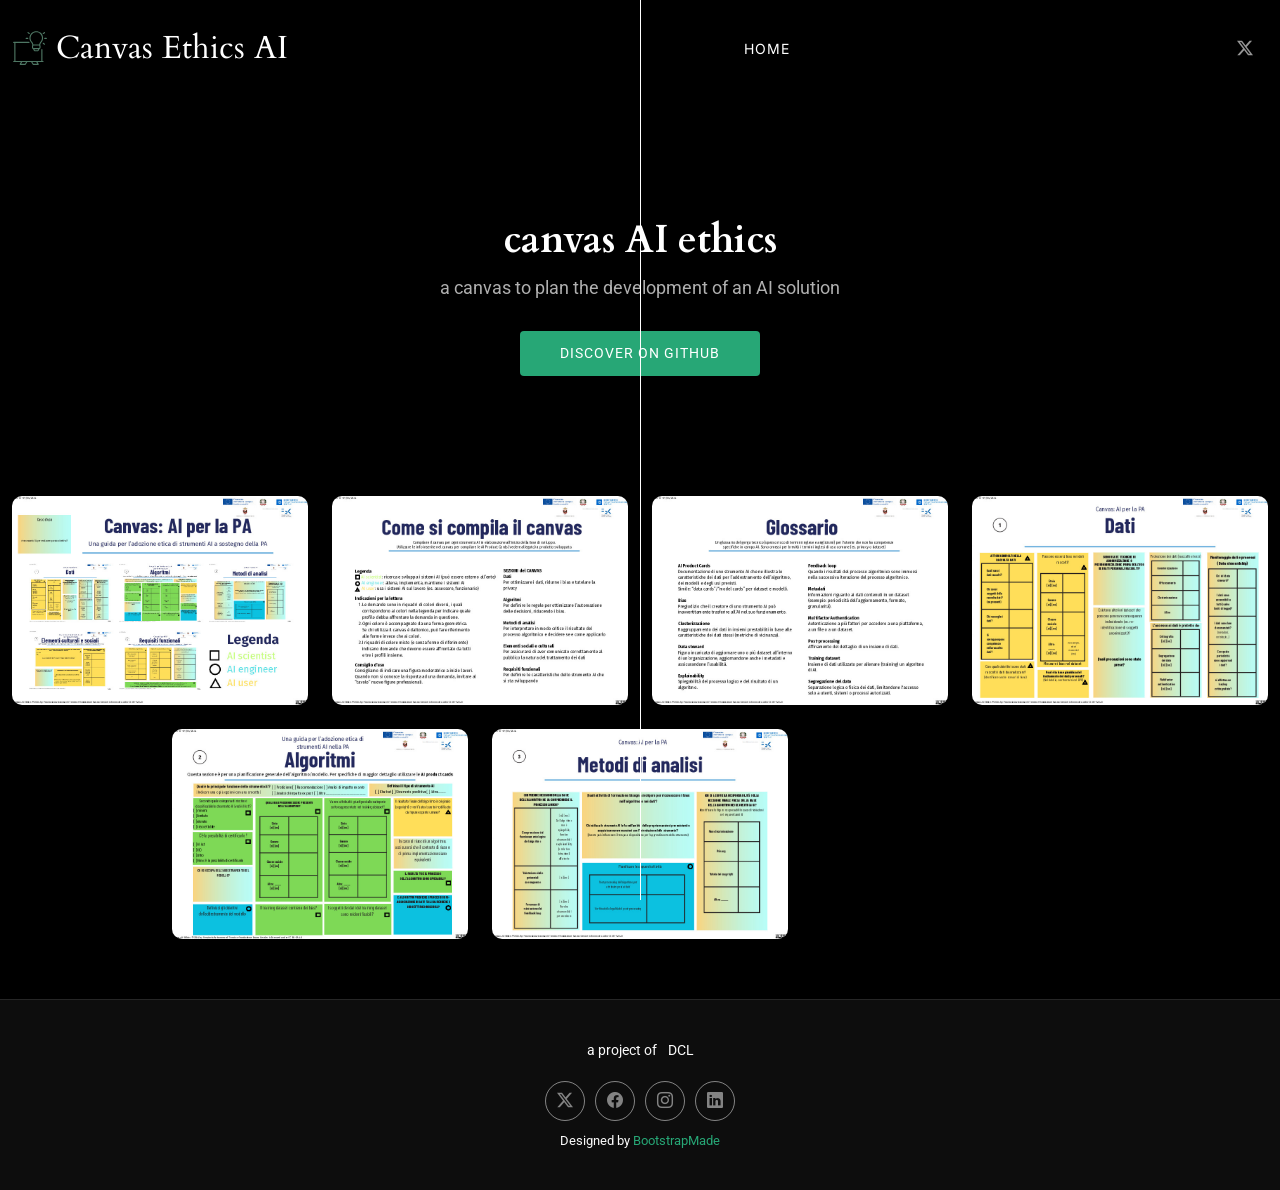
==== docs/it/index.html @ ebe6a11e "update italian version" ====
<!DOCTYPE html>
<html lang="en">

<head>
  <meta charset="utf-8">
  <meta content="width=device-width, initial-scale=1.0" name="viewport">
  <title>AI Canvas Ethics</title>
  <meta name="description" content="A structured framework to help public administrations ethically and legally deploy AI. Developed from the experience of the Autonomous Province of Trento, this canvas ensures compliance with EU regulations while addressing bias, data privacy, and accountability. Download the canvas to guide AI adoption in your organization. ">
  <meta name="keywords" content="AI Ethics, Public Administration, AI Governance, Algorithmic Bias, Data Privacy, AI Regulation, Responsible AI, AI Act, Digital Transformation, Trustworthy AI, Machine Learning in Government, AI Deployment Framework.">

  <!-- Favicons -->
  <link href="../assets/img/favicon.png" rel="icon">
  <link href="../assets/img/apple-touch-icon.png" rel="apple-touch-icon">

  <!-- Fonts -->
  <link href="https://fonts.googleapis.com" rel="preconnect">
  <link href="https://fonts.gstatic.com" rel="preconnect" crossorigin>
  <link href="https://fonts.googleapis.com/css2?family=Roboto:ital,wght@0,100;0,300;0,400;0,500;0,700;0,900;1,100;1,300;1,400;1,500;1,700;1,900&family=Inter:wght@100;200;300;400;500;600;700;800;900&family=Cardo:ital,wght@0,400;0,700;1,400;1,700&display=swap" rel="stylesheet">

  <!-- Vendor CSS Files -->
  <link href="../assets/vendor/bootstrap/css/bootstrap.min.css" rel="stylesheet">
  <link href="../assets/vendor/bootstrap-icons/bootstrap-icons.css" rel="stylesheet">
  <link href="../assets/vendor/aos/aos.css" rel="stylesheet">
  <link href="../assets/vendor/glightbox/css/glightbox.min.css" rel="stylesheet">
  <link href="../assets/vendor/swiper/swiper-bundle.min.css" rel="stylesheet">

  <!-- Main CSS File -->
  <link href="../assets/css/main.css" rel="stylesheet">

  <!-- =======================================================
  * Template Name: PhotoFolio
  * Template URL: https://bootstrapmade.com/photofolio-bootstrap-photography-website-template/
  * Updated: Aug 07 2024 with Bootstrap v5.3.3
  * Author: BootstrapMade.com
  * License: https://bootstrapmade.com/license/
  ======================================================== -->
</head>

<body class="index-page">

  <header id="header" class="header d-flex align-items-center sticky-top">
    <div class="container-fluid position-relative d-flex align-items-center justify-content-between">
      <a href="index.html" class="logo d-flex align-items-center me-auto me-xl-0">
        <!-- Uncomment the line below if you also wish to use an image logo -->
        <img src="../assets/img/logo.svg" alt="">
        <!--<i class="bi bi-camera"></i>-->
        <h1 class="sitename">Canvas Ethics AI</h1>
      </a>

      <nav id="navmenu" class="navmenu">
        <ul>
          <li><a href="index.html" class="active">Home<br></a></li>
	  <!--<li><a href="about.html">About</a></li>
          <li class="dropdown"><a href="gallery.html"><span>Gallery</span> <i class="bi bi-chevron-down toggle-dropdown"></i></a>
            <ul>
              <li><a href="gallery.html">Canvas AI</a></li>
              <li><a href="gallery.html">Canvas AI for business</a></li>
              <li><a href="gallery.html">Canvas AI italian versione</a></li>
            </ul>
          </li>
	  -->
          <!--
          <li><a href="services.html">Services</a></li>
          <li><a href="contact.html">Contact</a></li>
          -->
        </ul>
        <i class="mobile-nav-toggle d-xl-none bi bi-list"></i>
      </nav>

      <div class="header-social-links">
        <a href="https://x.com/dclfbk" class="twitter"><i class="bi bi-twitter-x"></i></a>
        <!--
        <a href="#" class="facebook"><i class="bi bi-facebook"></i></a>
        <a href="#" class="instagram"><i class="bi bi-instagram"></i></a>
        <a href="#" class="linkedin"><i class="bi bi-linkedin"></i></a>
        -->
      </div>

    </div>
  </header>

  <main class="main">

    <!-- Hero Section -->
    <section id="hero" class="hero section">

      <div class="container">
        <div class="row justify-content-center">
          <div class="col-lg-6 text-center" data-aos="fade-up" data-aos-delay="100">
            <h2>canvas AI ethics</h2>
            <p>a canvas to plan the development of an AI solution</p>
            <a href="https://github.com/dclfbk/canvasaiethics" class="btn-get-started">discover on github<br></a>
          </div>
        </div>
      </div>

    </section><!-- /Hero Section -->

    <!-- Gallery Section -->
    <section id="gallery" class="gallery section">

      <div class="container-fluid" data-aos="fade-up" data-aos-delay="100">

        <div class="row gy-4 justify-content-center">

          <div class="col-xl-3 col-lg-4 col-md-6">
            <div class="gallery-item h-100">
              <img src="../assets/img/gallery/it/gallery-1.jpg" class="img-fluid" alt="">
              <div class="gallery-links d-flex align-items-center justify-content-center">
                <a href="../assets/img/gallery/it/gallery-1.jpg" title="Gallery 1" class="glightbox preview-link"><i class="bi bi-arrows-angle-expand"></i></a>
                <a href="gallery-single.html" class="details-link"><i class="bi bi-link-45deg"></i></a>
              </div>
            </div>
          </div><!-- End Gallery Item -->

          <div class="col-xl-3 col-lg-4 col-md-6">
            <div class="gallery-item h-100">
              <img src="../assets/img/gallery/it/gallery-2.jpg" class="img-fluid" alt="">
              <div class="gallery-links d-flex align-items-center justify-content-center">
                <a href="../assets/img/gallery/it/gallery-2.jpg" title="Gallery 2" class="glightbox preview-link"><i class="bi bi-arrows-angle-expand"></i></a>
                <a href="gallery-single.html" class="details-link"><i class="bi bi-link-45deg"></i></a>
              </div>
            </div>
          </div><!-- End Gallery Item -->

          <div class="col-xl-3 col-lg-4 col-md-6">
            <div class="gallery-item h-100">
              <img src="../assets/img/gallery/it/gallery-3.jpg" class="img-fluid" alt="">
              <div class="gallery-links d-flex align-items-center justify-content-center">
                <a href="../assets/img/gallery/it/gallery-3.jpg" title="Gallery 3" class="glightbox preview-link"><i class="bi bi-arrows-angle-expand"></i></a>
                <a href="gallery-single.html" class="details-link"><i class="bi bi-link-45deg"></i></a>
              </div>
            </div>
          </div><!-- End Gallery Item -->

          <div class="col-xl-3 col-lg-4 col-md-6">
            <div class="gallery-item h-100">
              <img src="../assets/img/gallery/it/gallery-4.jpg" class="img-fluid" alt="">
              <div class="gallery-links d-flex align-items-center justify-content-center">
                <a href="assets/img/gallery/it/gallery-4.jpg" title="Gallery 4" class="glightbox preview-link"><i class="bi bi-arrows-angle-expand"></i></a>
                <a href="gallery-single.html" class="details-link"><i class="bi bi-link-45deg"></i></a>
              </div>
            </div>
          </div><!-- End Gallery Item -->

          <div class="col-xl-3 col-lg-4 col-md-6">
            <div class="gallery-item h-100">
              <img src="../assets/img/gallery/it/gallery-5.jpg" class="img-fluid" alt="">
              <div class="gallery-links d-flex align-items-center justify-content-center">
                <a href="../assets/img/gallery/it/gallery-5.jpg" title="Gallery 5" class="glightbox preview-link"><i class="bi bi-arrows-angle-expand"></i></a>
                <a href="gallery-single.html" class="details-link"><i class="bi bi-link-45deg"></i></a>
              </div>
            </div>
          </div><!-- End Gallery Item -->

          <div class="col-xl-3 col-lg-4 col-md-6">
            <div class="gallery-item h-100">
              <img src="../assets/img/gallery/it/gallery-6.jpg" class="img-fluid" alt="">
              <div class="gallery-links d-flex align-items-center justify-content-center">
                <a href="../assets/img/gallery/it/gallery-6.jpg" title="Gallery 6" class="glightbox preview-link"><i class="bi bi-arrows-angle-expand"></i></a>
                <a href="gallery-single.html" class="details-link"><i class="bi bi-link-45deg"></i></a>
              </div>
            </div>
          </div><!-- End Gallery Item -->

          <div class="col-xl-3 col-lg-4 col-md-6">
            <div class="gallery-item h-100">
              <img src="../assets/img/gallery/it/gallery-7.jpg" class="img-fluid" alt="">
              <div class="gallery-links d-flex align-items-center justify-content-center">
                <a href="../assets/img/gallery/it/gallery-7.jpg" title="Gallery 7" class="glightbox preview-link"><i class="bi bi-arrows-angle-expand"></i></a>
                <a href="gallery-single.html" class="details-link"><i class="bi bi-link-45deg"></i></a>
              </div>
            </div>
          </div><!-- End Gallery Item -->
        </div>

      </div>

    </section><!-- /Gallery Section -->

  </main>

  <footer id="footer" class="footer">

    <div class="container">
      <div class="copyright text-center ">
        <p>a project of <strong class="px-1 sitename"></strong> <span>DCL</span></p>
      </div>
      <div class="social-links d-flex justify-content-center">
        <a href=""><i class="bi bi-twitter-x"></i></a>
        <a href=""><i class="bi bi-facebook"></i></a>
        <a href=""><i class="bi bi-instagram"></i></a>
        <a href=""><i class="bi bi-linkedin"></i></a>
      </div>
      <div class="credits">
        <!-- All the links in the footer should remain intact. -->
        <!-- You can delete the links only if you've purchased the pro version. -->
        <!-- Licensing information: https://bootstrapmade.com/license/ -->
        <!-- Purchase the pro version with working PHP/AJAX contact form: [buy-url] -->
        Designed by <a href="https://bootstrapmade.com/">BootstrapMade</a>
      </div>
    </div>

  </footer>

  <!-- Scroll Top -->
  <a href="#" id="scroll-top" class="scroll-top d-flex align-items-center justify-content-center"><i class="bi bi-arrow-up-short"></i></a>

  <!-- Preloader -->
  <div id="preloader">
    <div class="line"></div>
  </div>

  <!-- Vendor JS Files -->
  <script src="../assets/vendor/bootstrap/js/bootstrap.bundle.min.js"></script>
  <script src="./assets/vendor/php-email-form/validate.js"></script>
  <script src="../assets/vendor/aos/aos.js"></script>
  <script src="../assets/vendor/glightbox/js/glightbox.min.js"></script>
  <script src="../assets/vendor/swiper/swiper-bundle.min.js"></script>

  <!-- Main JS File -->
  <script src="../assets/js/main.js"></script>

</body>

</html>
---- docs/assets/css/main.css ----
/**
* Template Name: PhotoFolio
* Template URL: https://bootstrapmade.com/photofolio-bootstrap-photography-website-template/
* Updated: Aug 07 2024 with Bootstrap v5.3.3
* Author: BootstrapMade.com
* License: https://bootstrapmade.com/license/
*/

/*--------------------------------------------------------------
# Font & Color Variables
# Help: https://bootstrapmade.com/color-system/
--------------------------------------------------------------*/
/* Fonts */
:root {
  --default-font: "Roboto",  system-ui, -apple-system, "Segoe UI", Roboto, "Helvetica Neue", Arial, "Noto Sans", "Liberation Sans", sans-serif, "Apple Color Emoji", "Segoe UI Emoji", "Segoe UI Symbol", "Noto Color Emoji";
  --heading-font: "Cardo",  sans-serif;
  --nav-font: "Inter",  sans-serif;
}

/* Global Colors - The following color variables are used throughout the website. Updating them here will change the color scheme of the entire website */
:root { 
  --background-color: #000000; /* Background color for the entire website, including individual sections */
  --default-color: #fafafa; /* Default color used for the majority of the text content across the entire website */
  --heading-color: #ffffff; /* Color for headings, subheadings and title throughout the website */
  --accent-color: #27a776; /* Accent color that represents your brand on the website. It's used for buttons, links, and other elements that need to stand out */
  --surface-color: #1a1a1a; /* The surface color is used as a background of boxed elements within sections, such as cards, icon boxes, or other elements that require a visual separation from the global background. */
  --contrast-color: #ffffff; /* Contrast color for text, ensuring readability against backgrounds of accent, heading, or default colors. */
}

/* Nav Menu Colors - The following color variables are used specifically for the navigation menu. They are separate from the global colors to allow for more customization options */
:root {
  --nav-color: rgba(255, 255, 255, 0.5);  /* The default color of the main navmenu links */
  --nav-hover-color: #ffffff; /* Applied to main navmenu links when they are hovered over or active */
  --nav-mobile-background-color: #1a1a1a; /* Used as the background color for mobile navigation menu */
  --nav-dropdown-background-color: #1a1a1a; /* Used as the background color for dropdown items that appear when hovering over primary navigation items */
  --nav-dropdown-color: rgba(255, 255, 255, 0.5); /* Used for navigation links of the dropdown items in the navigation menu. */
  --nav-dropdown-hover-color: #ffffff; /* Similar to --nav-hover-color, this color is applied to dropdown navigation links when they are hovered over. */
}

/* Color Presets - These classes override global colors when applied to any section or element, providing reuse of the sam color scheme. */

.light-background {
  --background-color: #1a1a1a;
  --surface-color: #343434;
}

.dark-background {
  --background-color: #060606;
  --default-color: #ffffff;
  --heading-color: #ffffff;
  --surface-color: #252525;
  --contrast-color: #ffffff;
}

/* Smooth scroll */
:root {
  scroll-behavior: smooth;
}

/*--------------------------------------------------------------
# General Styling & Shared Classes
--------------------------------------------------------------*/
body {
  color: var(--default-color);
  background-color: var(--background-color);
  font-family: var(--default-font);
}

a {
  color: var(--accent-color);
  text-decoration: none;
  transition: 0.3s;
}

a:hover {
  color: color-mix(in srgb, var(--accent-color), transparent 25%);
  text-decoration: none;
}

h1,
h2,
h3,
h4,
h5,
h6 {
  color: var(--heading-color);
  font-family: var(--heading-font);
}

/* PHP Email Form Messages
------------------------------*/
.php-email-form .error-message {
  display: none;
  background: #df1529;
  color: #ffffff;
  text-align: left;
  padding: 15px;
  margin-bottom: 24px;
  font-weight: 600;
}

.php-email-form .sent-message {
  display: none;
  color: #ffffff;
  background: #059652;
  text-align: center;
  padding: 15px;
  margin-bottom: 24px;
  font-weight: 600;
}

.php-email-form .loading {
  display: none;
  background: var(--surface-color);
  text-align: center;
  padding: 15px;
  margin-bottom: 24px;
}

.php-email-form .loading:before {
  content: "";
  display: inline-block;
  border-radius: 50%;
  width: 24px;
  height: 24px;
  margin: 0 10px -6px 0;
  border: 3px solid var(--accent-color);
  border-top-color: var(--surface-color);
  animation: php-email-form-loading 1s linear infinite;
}

@keyframes php-email-form-loading {
  0% {
    transform: rotate(0deg);
  }

  100% {
    transform: rotate(360deg);
  }
}

/*--------------------------------------------------------------
# Global Header
--------------------------------------------------------------*/
.header {
  color: var(--default-color);
  background-color: var(--background-color);
  padding: 20px 0;
  transition: all 0.5s;
  z-index: 997;
  border-bottom: 1px solid var(--background-color);
}

.header .logo {
  line-height: 1;
}

.header .logo img {
  max-height: 36px;
  margin-right: 8px;
}

.header .logo h1 {
  font-size: 32px;
  margin: 0;
  font-weight: 400;
  color: var(--heading-color);
}

.header .logo i {
  font-size: 28px;
  margin-right: 6px;
}

.header .header-social-links {
  padding-right: 15px;
}

.header .header-social-links a {
  color: color-mix(in srgb, var(--default-color), transparent 40%);
  padding-left: 6px;
  display: inline-block;
  transition: 0.3s;
  font-size: 16px;
}

.header .header-social-links a:hover {
  color: var(--accent-color);
}

.header .header-social-links a i {
  line-height: 0px;
}

@media (max-width: 1200px) {
  .header .logo {
    order: 1;
  }

  .header .logo h1 {
    font-size: 26px;
  }

  .header .logo i {
    font-size: 20px;
  }

  .header .header-social-links {
    order: 2;
  }

  .header .header-social-links a {
    font-size: 16px;
  }

  .header .navmenu {
    order: 3;
  }
}

.scrolled .header {
  border-color: color-mix(in srgb, var(--background-color) 90%, white 20%);
}

/*--------------------------------------------------------------
# Navigation Menu
--------------------------------------------------------------*/
/* Navmenu - Desktop */
@media (min-width: 1200px) {
  .navmenu {
    padding: 0;
  }

  .navmenu ul {
    margin: 0;
    padding: 0;
    display: flex;
    list-style: none;
    align-items: center;
  }

  .navmenu li {
    position: relative;
  }

  .navmenu a,
  .navmenu a:focus {
    color: var(--nav-color);
    padding: 18px 15px;
    font-size: 14px;
    font-family: var(--nav-font);
    font-weight: 400;
    display: flex;
    align-items: center;
    justify-content: space-between;
    white-space: nowrap;
    transition: 0.3s;
    text-transform: uppercase;
    letter-spacing: 1px;
  }

  .navmenu a i,
  .navmenu a:focus i {
    font-size: 12px;
    line-height: 0;
    margin-left: 5px;
    transition: 0.3s;
  }

  .navmenu li:last-child a {
    padding-right: 0;
  }

  .navmenu li:hover>a,
  .navmenu .active,
  .navmenu .active:focus {
    color: var(--nav-hover-color);
  }

  .navmenu .dropdown ul {
    margin: 0;
    padding: 10px 0;
    background: var(--nav-dropdown-background-color);
    display: block;
    position: absolute;
    visibility: hidden;
    left: 14px;
    top: 130%;
    opacity: 0;
    transition: 0.3s;
    border-radius: 4px;
    z-index: 99;
  }

  .navmenu .dropdown ul li {
    min-width: 200px;
  }

  .navmenu .dropdown ul a {
    padding: 10px 20px;
    font-size: 15px;
    text-transform: none;
    color: var(--nav-dropdown-color);
  }

  .navmenu .dropdown ul a i {
    font-size: 12px;
  }

  .navmenu .dropdown ul a:hover,
  .navmenu .dropdown ul .active:hover,
  .navmenu .dropdown ul li:hover>a {
    color: var(--nav-dropdown-hover-color);
  }

  .navmenu .dropdown:hover>ul {
    opacity: 1;
    top: 100%;
    visibility: visible;
  }

  .navmenu .dropdown .dropdown ul {
    top: 0;
    left: -90%;
    visibility: hidden;
  }

  .navmenu .dropdown .dropdown:hover>ul {
    opacity: 1;
    top: 0;
    left: -100%;
    visibility: visible;
  }
}

/* Navmenu - Mobile */
@media (max-width: 1199px) {
  .mobile-nav-toggle {
    color: var(--nav-color);
    font-size: 28px;
    line-height: 0;
    margin-right: 10px;
    cursor: pointer;
    transition: color 0.3s;
  }

  .navmenu {
    padding: 0;
    z-index: 9997;
  }

  .navmenu ul {
    display: none;
    position: absolute;
    inset: 60px 20px 20px 20px;
    padding: 10px 0;
    margin: 0;
    border-radius: 6px;
    background-color: var(--nav-mobile-background-color);
    overflow-y: auto;
    transition: 0.3s;
    z-index: 9998;
    box-shadow: 0px 0px 30px rgba(0, 0, 0, 0.1);
  }

  .navmenu a,
  .navmenu a:focus {
    color: var(--nav-dropdown-color);
    padding: 10px 20px;
    font-family: var(--nav-font);
    font-size: 17px;
    font-weight: 500;
    display: flex;
    align-items: center;
    justify-content: space-between;
    white-space: nowrap;
    transition: 0.3s;
  }

  .navmenu a i,
  .navmenu a:focus i {
    font-size: 12px;
    line-height: 0;
    margin-left: 5px;
    width: 30px;
    height: 30px;
    display: flex;
    align-items: center;
    justify-content: center;
    border-radius: 50%;
    transition: 0.3s;
    background-color: color-mix(in srgb, var(--accent-color), transparent 90%);
  }

  .navmenu a i:hover,
  .navmenu a:focus i:hover {
    background-color: var(--accent-color);
    color: var(--contrast-color);
  }

  .navmenu a:hover,
  .navmenu .active,
  .navmenu .active:focus {
    color: var(--nav-dropdown-hover-color);
  }

  .navmenu .active i,
  .navmenu .active:focus i {
    background-color: var(--accent-color);
    color: var(--contrast-color);
    transform: rotate(180deg);
  }

  .navmenu .dropdown ul {
    position: static;
    display: none;
    z-index: 99;
    padding: 10px 0;
    margin: 10px 20px;
    background-color: var(--nav-dropdown-background-color);
    border: 1px solid color-mix(in srgb, var(--default-color), transparent 90%);
    box-shadow: none;
    transition: all 0.5s ease-in-out;
  }

  .navmenu .dropdown ul ul {
    background-color: rgba(33, 37, 41, 0.1);
  }

  .navmenu .dropdown>.dropdown-active {
    display: block;
    background-color: rgba(33, 37, 41, 0.03);
  }

  .mobile-nav-active {
    overflow: hidden;
  }

  .mobile-nav-active .mobile-nav-toggle {
    color: #fff;
    position: absolute;
    font-size: 32px;
    top: 15px;
    right: 15px;
    margin-right: 0;
    z-index: 9999;
  }

  .mobile-nav-active .navmenu {
    position: fixed;
    overflow: hidden;
    inset: 0;
    background: rgba(33, 37, 41, 0.8);
    transition: 0.3s;
  }

  .mobile-nav-active .navmenu>ul {
    display: block;
  }
}

/*--------------------------------------------------------------
# Global Footer
--------------------------------------------------------------*/
.footer {
  --background-color: color-mix(in srgb, var(--default-color), transparent 95%);
  border-top: 1px solid color-mix(in srgb, var(--default-color), transparent 90%);
  color: var(--default-color);
  background-color: var(--background-color);
  font-size: 14px;
  padding: 40px 0;
  position: relative;
}

.footer .copyright p {
  margin-bottom: 0;
}

.footer .social-links {
  margin-top: 20px;
}

.footer .social-links a {
  display: flex;
  align-items: center;
  justify-content: center;
  width: 40px;
  height: 40px;
  border-radius: 50%;
  border: 1px solid color-mix(in srgb, var(--default-color), transparent 50%);
  font-size: 16px;
  color: color-mix(in srgb, var(--default-color), transparent 50%);
  margin: 0 5px;
  transition: 0.3s;
}

.footer .social-links a:hover {
  color: var(--accent-color);
  border-color: var(--accent-color);
}

.footer .credits {
  margin-top: 10px;
  font-size: 13px;
  text-align: center;
}

/*--------------------------------------------------------------
# Preloader
--------------------------------------------------------------*/
#preloader {
  display: flex;
  position: fixed;
  inset: 0;
  width: 100%;
  height: 100vh;
  z-index: 99999;
}

#preloader:before,
#preloader:after {
  content: "";
  background-color: #000000;
  position: absolute;
  inset: 0;
  width: 50%;
  height: 100%;
  transition: all 0.3s ease 0s;
  z-index: -1;
}

#preloader:after {
  left: auto;
  right: 0;
}

#preloader .line {
  position: relative;
  overflow: hidden;
  margin: auto;
  width: 1px;
  height: 280px;
  transition: all 0.8s ease 0s;
}

#preloader .line:before {
  content: "";
  position: absolute;
  background-color: #ffffff;
  left: 0;
  top: 50%;
  width: 1px;
  height: 0%;
  transform: translateY(-50%);
  animation: lineincrease 1000ms ease-in-out 0s forwards;
}

#preloader .line:after {
  content: "";
  position: absolute;
  background-color: color-mix(in srgb, var(--default-color), transparent 95%);
  left: 0;
  top: 0;
  width: 1px;
  height: 100%;
  transform: translateY(-100%);
  animation: linemove 1200ms linear 0s infinite;
  animation-delay: 2000ms;
}

#preloader.loaded .line {
  opacity: 0;
  height: 100% !important;
}

#preloader.loaded .line:after {
  opacity: 0;
}

#preloader.loaded:before,
#preloader.loaded:after {
  animation: preloaderfinish 300ms ease-in-out 500ms forwards;
}

@keyframes lineincrease {
  0% {
    height: 0%;
  }

  100% {
    height: 100%;
  }
}

@keyframes linemove {
  0% {
    transform: translateY(200%);
  }

  100% {
    transform: translateY(-100%);
  }
}

@keyframes preloaderfinish {
  0% {
    width: 5 0%;
  }

  100% {
    width: 0%;
  }
}

/*--------------------------------------------------------------
# Scroll Top Button
--------------------------------------------------------------*/
.scroll-top {
  position: fixed;
  visibility: hidden;
  opacity: 0;
  right: 15px;
  bottom: -15px;
  z-index: 99999;
  background-color: var(--accent-color);
  width: 44px;
  height: 44px;
  border-radius: 50px;
  transition: all 0.4s;
}

.scroll-top i {
  font-size: 24px;
  color: var(--default-color);
  line-height: 0;
}

.scroll-top:hover {
  background-color: color-mix(in srgb, var(--accent-color), transparent 20%);
}

.scroll-top.active {
  visibility: visible;
  opacity: 1;
  bottom: 15px;
}

/*--------------------------------------------------------------
# Disable aos animation delay on mobile devices
--------------------------------------------------------------*/
@media screen and (max-width: 768px) {
  [data-aos-delay] {
    transition-delay: 0 !important;
  }
}

/*--------------------------------------------------------------
# Global Page Titles & Breadcrumbs
--------------------------------------------------------------*/
.page-title {
  color: var(--default-color);
  background-color: var(--background-color);
  position: relative;
}

.page-title .heading {
  padding: 80px 0;
  border-top: 1px solid color-mix(in srgb, var(--default-color), transparent 90%);
}

.page-title .heading h1 {
  font-size: 64px;
  font-weight: 400;
}

.page-title .heading .cta-btn {
  color: var(--default-color);
  background: var(--accent-color);
  font-weight: 400;
  font-size: 14px;
  display: inline-block;
  margin-top: 20px;
  padding: 12px 40px;
  border-radius: 4px;
  transition: 0.5s;
  text-transform: uppercase;
  letter-spacing: 1px;
}

.page-title .heading .cta-btn:hover {
  background-color: color-mix(in srgb, var(--accent-color) 90%, white 10%);
}

.page-title nav {
  background-color: color-mix(in srgb, var(--default-color), transparent 90%);
  padding: 20px 0;
}

.page-title nav ol {
  display: flex;
  flex-wrap: wrap;
  list-style: none;
  margin: 0;
  font-size: 16px;
  font-weight: 600;
}

.page-title nav ol li+li {
  padding-left: 10px;
}

.page-title nav ol li+li::before {
  content: "/";
  display: inline-block;
  padding-right: 10px;
  color: color-mix(in srgb, var(--default-color), transparent 70%);
}

/*--------------------------------------------------------------
# Global Sections
--------------------------------------------------------------*/
section,
.section {
  color: var(--default-color);
  background-color: var(--background-color);
  padding: 60px 0;
  scroll-margin-top: 100px;
  overflow: clip;
}

@media (max-width: 1199px) {

  section,
  .section {
    scroll-margin-top: 66px;
  }
}

/*--------------------------------------------------------------
# Global Section Titles
--------------------------------------------------------------*/
.section-title {
  padding-bottom: 60px;
  position: relative;
}

.section-title h2 {
  font-size: 14px;
  font-weight: 400;
  padding: 0;
  line-height: 1px;
  margin: 0;
  letter-spacing: 1.5px;
  text-transform: uppercase;
  color: color-mix(in srgb, var(--default-color), transparent 50%);
  position: relative;
  font-family: var(--default-font);
}

.section-title h2::after {
  content: "";
  width: 120px;
  height: 1px;
  display: inline-block;
  background: var(--accent-color);
  margin: 4px 10px;
}

.section-title p {
  color: var(--heading-color);
  margin: 0;
  font-size: 36px;
  font-weight: 400;
  font-family: var(--heading-font);
}

/*--------------------------------------------------------------
# Hero Section
--------------------------------------------------------------*/
.hero {
  width: 100%;
  min-height: 30vh;
  position: relative;
  padding: 120px 0 60px 0;
  display: flex;
  align-items: center;
}

.hero h2 {
  margin: 0 0 10px 0;
  font-size: 38px;
  font-weight: 700;
}

.hero h2 .underlight {
  position: relative;
  z-index: 1;
  padding: 0 5px;
  display: inline-block;
}

.hero h2 .underlight:before {
  content: "";
  position: absolute;
  height: 50%;
  bottom: 0;
  left: 0;
  right: 0;
  background: var(--accent-color);
  z-index: -1;
}

.hero p {
  color: color-mix(in srgb, var(--default-color), transparent 30%);
  margin-bottom: 30px;
  font-size: 18px;
}

@media (max-width: 768px) {
  .hero h2 {
    font-size: 32px;
  }
}

.hero .btn-get-started {
  color: var(--contrast-color);
  background: var(--accent-color);
  font-weight: 400;
  font-size: 14px;
  display: inline-block;
  padding: 12px 40px;
  border-radius: 4px;
  transition: 0.5s;
  text-transform: uppercase;
  letter-spacing: 1px;
}

.hero .btn-get-started:hover {
  background-color: color-mix(in srgb, var(--accent-color) 90%, white 10%);
}

/*--------------------------------------------------------------
# Gallery Section
--------------------------------------------------------------*/
.gallery .gallery-item {
  position: relative;
  overflow: hidden;
  border-radius: 10px;
}

.gallery .gallery-item img {
  transition: 0.3s;
}

.gallery .gallery-links {
  position: absolute;
  inset: 0;
  opacity: 0;
  transition: all ease-in-out 0.3s;
  background: rgba(0, 0, 0, 0.6);
  z-index: 3;
}

.gallery .gallery-links .preview-link,
.gallery .gallery-links .details-link {
  font-size: 20px;
  color: rgba(255, 255, 255, 0.5);
  transition: 0.3s;
  line-height: 1.2;
  margin: 30px 8px 0 8px;
}

.gallery .gallery-links .preview-link:hover,
.gallery .gallery-links .details-link:hover {
  color: #ffffff;
}

.gallery .gallery-links .details-link {
  font-size: 30px;
  line-height: 0;
}

.gallery .gallery-item:hover .gallery-links {
  opacity: 1;
}

.gallery .gallery-item:hover .preview-link,
.gallery .gallery-item:hover .details-link {
  margin-top: 0;
}

.gallery .gallery-item:hover img {
  transform: scale(1.1);
}

.glightbox-clean .gslide-description {
  background: #272727;
}

.glightbox-clean .gslide-title {
  color: rgba(255, 255, 255, 0.8);
  margin: 0;
}

/*--------------------------------------------------------------
# About Section
--------------------------------------------------------------*/
.about .content h2 {
  font-weight: 700;
  font-size: 24px;
}

.about .content ul {
  list-style: none;
  padding: 0;
}

.about .content ul li {
  margin-bottom: 20px;
  display: flex;
  align-items: center;
}

.about .content ul strong {
  margin-right: 10px;
}

.about .content ul i {
  font-size: 16px;
  margin-right: 5px;
  color: var(--accent-color);
  line-height: 0;
}

/*--------------------------------------------------------------
# Testimonials Section
--------------------------------------------------------------*/
.testimonials .testimonial-item {
  background-color: var(--surface-color);
  box-shadow: 0px 0 20px rgba(0, 0, 0, 0.1);
  box-sizing: content-box;
  padding: 30px;
  margin: 40px 30px;
  min-height: 320px;
  display: flex;
  flex-direction: column;
  text-align: center;
  transition: 0.3s;
}

.testimonials .testimonial-item .stars {
  margin-bottom: 15px;
}

.testimonials .testimonial-item .stars i {
  color: #ffc107;
  margin: 0 1px;
}

.testimonials .testimonial-item .testimonial-img {
  width: 90px;
  border-radius: 50%;
  border: 4px solid var(--background-color);
  margin: 0 auto;
}

.testimonials .testimonial-item h3 {
  font-size: 18px;
  font-weight: bold;
  margin: 10px 0 5px 0;
}

.testimonials .testimonial-item h4 {
  font-size: 14px;
  color: color-mix(in srgb, var(--default-color), transparent 40%);
  margin: 0;
}

.testimonials .testimonial-item p {
  font-style: italic;
  margin: 0 auto 15px auto;
}

.testimonials .swiper-wrapper {
  height: auto;
}

.testimonials .swiper-pagination {
  margin-top: 20px;
  position: relative;
}

.testimonials .swiper-pagination .swiper-pagination-bullet {
  width: 12px;
  height: 12px;
  background-color: color-mix(in srgb, var(--default-color), transparent 85%);
  opacity: 1;
}

.testimonials .swiper-pagination .swiper-pagination-bullet-active {
  background-color: var(--accent-color);
}

.testimonials .swiper-slide {
  opacity: 0.3;
}

@media (max-width: 1199px) {
  .testimonials .swiper-slide-active {
    opacity: 1;
  }

  .testimonials .swiper-pagination {
    margin-top: 0;
  }

  .testimonials .testimonial-item {
    margin: 40px 20px;
  }
}

@media (min-width: 1200px) {
  .testimonials .swiper-slide-next {
    opacity: 1;
    transform: scale(1.12);
  }
}

/*--------------------------------------------------------------
# Gallery Details Section
--------------------------------------------------------------*/
.gallery-details .portfolio-details-slider img {
  width: 100%;
}

.gallery-details .swiper-wrapper {
  height: auto;
}

.gallery-details .swiper-button-prev,
.gallery-details .swiper-button-next {
  width: 48px;
  height: 48px;
}

.gallery-details .swiper-button-prev:after,
.gallery-details .swiper-button-next:after {
  color: rgba(255, 255, 255, 0.8);
  background-color: rgba(0, 0, 0, 0.15);
  font-size: 24px;
  border-radius: 50%;
  width: 48px;
  height: 48px;
  display: flex;
  align-items: center;
  justify-content: center;
  transition: 0.3s;
}

.gallery-details .swiper-button-prev:hover:after,
.gallery-details .swiper-button-next:hover:after {
  background-color: rgba(0, 0, 0, 0.3);
}

@media (max-width: 575px) {

  .gallery-details .swiper-button-prev,
  .gallery-details .swiper-button-next {
    display: none;
  }
}

.gallery-details .swiper-pagination {
  margin-top: 20px;
  position: relative;
}

.gallery-details .swiper-pagination .swiper-pagination-bullet {
  width: 10px;
  height: 10px;
  background-color: color-mix(in srgb, var(--default-color), transparent 85%);
  opacity: 1;
}

.gallery-details .swiper-pagination .swiper-pagination-bullet-active {
  background-color: var(--accent-color);
}

.gallery-details .portfolio-info h3 {
  font-size: 22px;
  font-weight: 700;
  margin-bottom: 20px;
  padding-bottom: 20px;
  position: relative;
}

.gallery-details .portfolio-info h3:after {
  content: "";
  position: absolute;
  display: block;
  width: 50px;
  height: 3px;
  background: var(--accent-color);
  left: 0;
  bottom: 0;
}

.gallery-details .portfolio-info ul {
  list-style: none;
  padding: 0;
  font-size: 15px;
}

.gallery-details .portfolio-info ul li {
  display: flex;
  flex-direction: column;
  padding-bottom: 15px;
}

.gallery-details .portfolio-info ul strong {
  text-transform: uppercase;
  font-weight: 400;
  color: color-mix(in srgb, var(--default-color), transparent 50%);
  font-size: 14px;
}

.gallery-details .portfolio-info .btn-visit {
  padding: 8px 40px;
  background: var(--accent-color);
  color: var(--contrast-color);
  border-radius: 50px;
  transition: 0.3s;
}

.gallery-details .portfolio-info .btn-visit:hover {
  background: color-mix(in srgb, var(--accent-color), transparent 20%);
}

.gallery-details .portfolio-description h2 {
  font-size: 26px;
  font-weight: 700;
  margin-bottom: 20px;
}

.gallery-details .portfolio-description p {
  padding: 0;
}

.gallery-details .portfolio-description .testimonial-item {
  padding: 30px 30px 0 30px;
  position: relative;
  background: color-mix(in srgb, var(--default-color), transparent 97%);
  margin-bottom: 50px;
}

.gallery-details .portfolio-description .testimonial-item .testimonial-img {
  width: 90px;
  border-radius: 50px;
  border: 6px solid var(--background-color);
  float: left;
  margin: 0 10px 0 0;
}

.gallery-details .portfolio-description .testimonial-item h3 {
  font-size: 18px;
  font-weight: bold;
  margin: 15px 0 5px 0;
  padding-top: 20px;
}

.gallery-details .portfolio-description .testimonial-item h4 {
  font-size: 14px;
  color: #6c757d;
  margin: 0;
}

.gallery-details .portfolio-description .testimonial-item .quote-icon-left,
.gallery-details .portfolio-description .testimonial-item .quote-icon-right {
  color: color-mix(in srgb, var(--accent-color), transparent 50%);
  font-size: 26px;
  line-height: 0;
}

.gallery-details .portfolio-description .testimonial-item .quote-icon-left {
  display: inline-block;
  left: -5px;
  position: relative;
}

.gallery-details .portfolio-description .testimonial-item .quote-icon-right {
  display: inline-block;
  right: -5px;
  position: relative;
  top: 10px;
  transform: scale(-1, -1);
}

.gallery-details .portfolio-description .testimonial-item p {
  font-style: italic;
  margin: 0 0 15px 0 0 0;
  padding: 0;
}

/*--------------------------------------------------------------
# Services Section
--------------------------------------------------------------*/
.services .service-item {
  background-color: var(--surface-color);
  padding: 50px 30px;
  transition: all 0.3s ease-in-out;
  height: 100%;
  position: relative;
  z-index: 1;
}

.services .service-item:before {
  content: "";
  position: absolute;
  background: var(--accent-color);
  inset: 100% 0 0 0;
  transition: all 0.3s;
  z-index: -1;
}

.services .service-item .icon {
  margin-bottom: 15px;
}

.services .service-item .icon i {
  color: var(--default-color);
  background-color: var(--accent-color);
  font-size: 24px;
  width: 56px;
  height: 56px;
  display: flex;
  align-items: center;
  justify-content: center;
  border-radius: 50%;
  transition: ease-in-out 0.3s;
}

.services .service-item h4 {
  font-weight: 700;
  margin-bottom: 15px;
  font-size: 20px;
  font-family: var(--default-font);
}

.services .service-item h4 a {
  color: var(--heading-color);
  transition: ease-in-out 0.3s;
}

.services .service-item p {
  line-height: 24px;
  font-size: 14px;
  margin-bottom: 0;
  transition: ease-in-out 0.3s;
}

.services .service-item:hover h4 a,
.services .service-item:hover p {
  color: var(--default-color);
}

.services .service-item:hover i {
  color: var(--accent-color);
  background-color: var(--default-color);
}

.services .service-item:hover:before {
  background: var(--accent-color);
  inset: 0;
  border-radius: 0px;
}

/*--------------------------------------------------------------
# Pricing Section
--------------------------------------------------------------*/
.pricing .pricing-item {
  border-bottom: 1px dashed color-mix(in srgb, var(--default-color), transparent 60%);
  width: 100%;
  height: 100%;
  padding: 0 0 15px 0;
}

.pricing .pricing-item h3 {
  margin: 0;
  font-size: 20px;
  font-weight: 600;
}

.pricing .pricing-item h4 {
  margin: 0;
  font-size: 18px;
  color: var(--accent-color);
}

/*--------------------------------------------------------------
# Contact Section
--------------------------------------------------------------*/
.contact .info-wrap {
  margin-bottom: 30px;
}

.contact .info-item i {
  font-size: 20px;
  color: var(--accent-color);
  width: 56px;
  height: 56px;
  display: flex;
  justify-content: center;
  align-items: center;
  transition: all 0.3s ease-in-out;
  border-radius: 50%;
  border: 1px solid color-mix(in srgb, var(--accent-color), transparent 40%);
  margin-right: 15px;
}

.contact .info-item h3 {
  font-size: 18px;
  font-weight: 700;
  margin: 0 0 5px 0;
  font-family: var(--default-font);
}

.contact .info-item p {
  padding: 0;
  margin-bottom: 0;
  font-size: 14px;
}

.contact .info-item:hover i {
  background: var(--accent-color);
  color: var(--contrast-color);
}

@media (max-width: 575px) {
  .contact .php-email-form {
    padding: 20px;
  }
}

.contact .php-email-form input[type=text],
.contact .php-email-form input[type=email],
.contact .php-email-form textarea {
  font-size: 14px;
  padding: 10px 15px;
  box-shadow: none;
  border-radius: 0;
  color: var(--default-color);
  background-color: var(--surface-color);
  border-color: color-mix(in srgb, var(--default-color), transparent 80%);
}

.contact .php-email-form input[type=text]:focus,
.contact .php-email-form input[type=email]:focus,
.contact .php-email-form textarea:focus {
  border-color: var(--accent-color);
}

.contact .php-email-form input[type=text]::placeholder,
.contact .php-email-form input[type=email]::placeholder,
.contact .php-email-form textarea::placeholder {
  color: color-mix(in srgb, var(--default-color), transparent 70%);
}

.contact .php-email-form button[type=submit] {
  color: var(--default-color);
  background: var(--accent-color);
  font-weight: 400;
  font-size: 14px;
  display: inline-block;
  margin-top: 20px;
  padding: 14px 40px;
  border: 0;
  border-radius: 4px;
  transition: 0.5s;
  text-transform: uppercase;
  letter-spacing: 1px;
}

.contact .php-email-form button[type=submit]:hover {
  background-color: color-mix(in srgb, var(--accent-color) 90%, white 10%);
}

/*--------------------------------------------------------------
# Starter Section Section
--------------------------------------------------------------*/
.starter-section {
  /* Add your styles here */
}
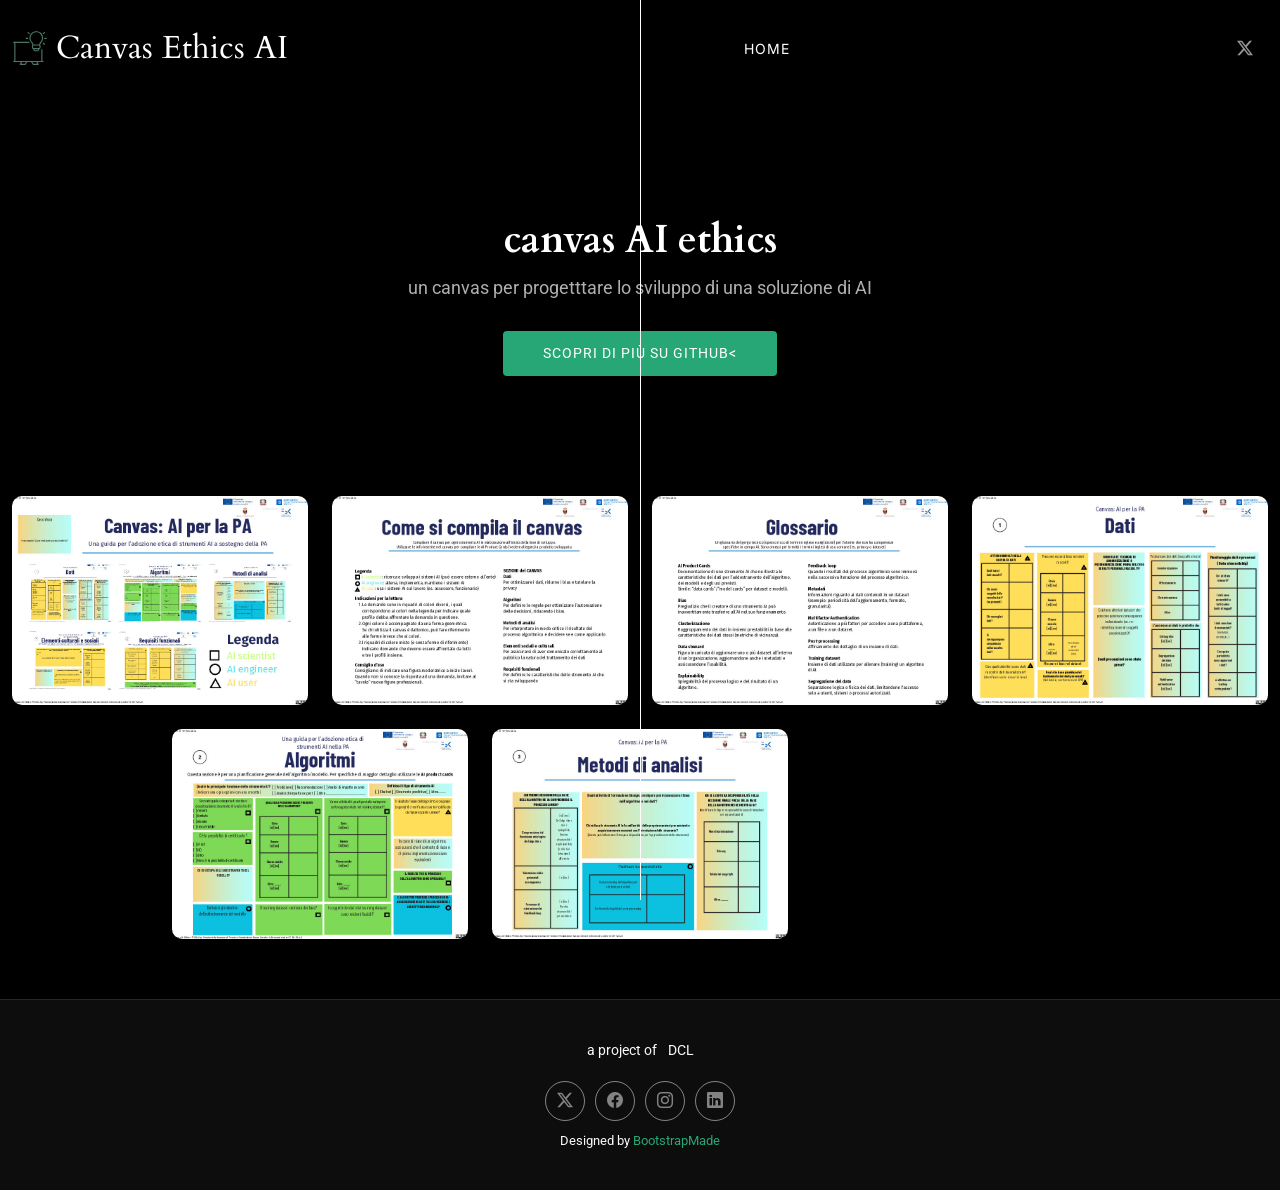
==== commit 14da5b5f: "text" ====
--- a/docs/it/index.html
+++ b/docs/it/index.html
@@ -88,8 +88,8 @@
         <div class="row justify-content-center">
           <div class="col-lg-6 text-center" data-aos="fade-up" data-aos-delay="100">
             <h2>canvas AI ethics</h2>
-            <p>a canvas to plan the development of an AI solution</p>
-            <a href="https://github.com/dclfbk/canvasaiethics" class="btn-get-started">discover on github<br></a>
+            <p>un canvas per progetttare lo sviluppo di una soluzione di AI</p>
+            <a href="https://github.com/dclfbk/canvasaiethics" class="btn-get-started">scopri di più su GitHub<<br></a>
           </div>
         </div>
       </div>
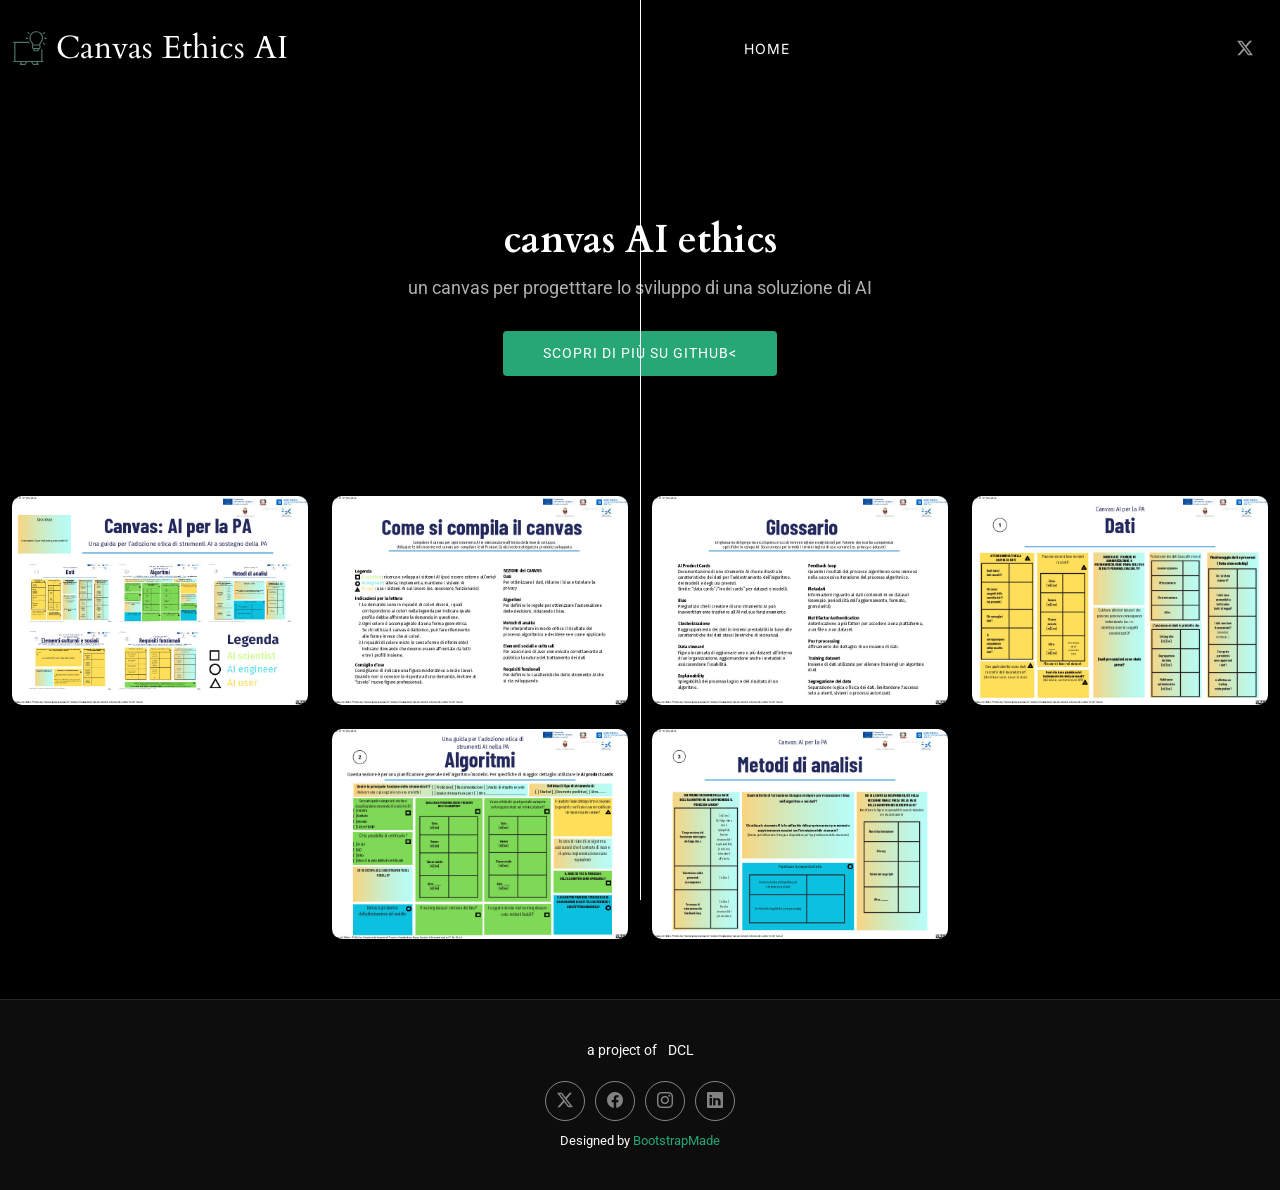
==== commit 182adcda: "removed a void image" ====
--- a/docs/it/index.html
+++ b/docs/it/index.html
@@ -137,7 +137,7 @@
             <div class="gallery-item h-100">
               <img src="../assets/img/gallery/it/gallery-4.jpg" class="img-fluid" alt="">
               <div class="gallery-links d-flex align-items-center justify-content-center">
-                <a href="assets/img/gallery/it/gallery-4.jpg" title="Gallery 4" class="glightbox preview-link"><i class="bi bi-arrows-angle-expand"></i></a>
+                <a href="../assets/img/gallery/it/gallery-4.jpg" title="Gallery 4" class="glightbox preview-link"><i class="bi bi-arrows-angle-expand"></i></a>
                 <a href="gallery-single.html" class="details-link"><i class="bi bi-link-45deg"></i></a>
               </div>
             </div>
@@ -163,15 +163,6 @@
             </div>
           </div><!-- End Gallery Item -->
 
-          <div class="col-xl-3 col-lg-4 col-md-6">
-            <div class="gallery-item h-100">
-              <img src="../assets/img/gallery/it/gallery-7.jpg" class="img-fluid" alt="">
-              <div class="gallery-links d-flex align-items-center justify-content-center">
-                <a href="../assets/img/gallery/it/gallery-7.jpg" title="Gallery 7" class="glightbox preview-link"><i class="bi bi-arrows-angle-expand"></i></a>
-                <a href="gallery-single.html" class="details-link"><i class="bi bi-link-45deg"></i></a>
-              </div>
-            </div>
-          </div><!-- End Gallery Item -->
         </div>
 
       </div>
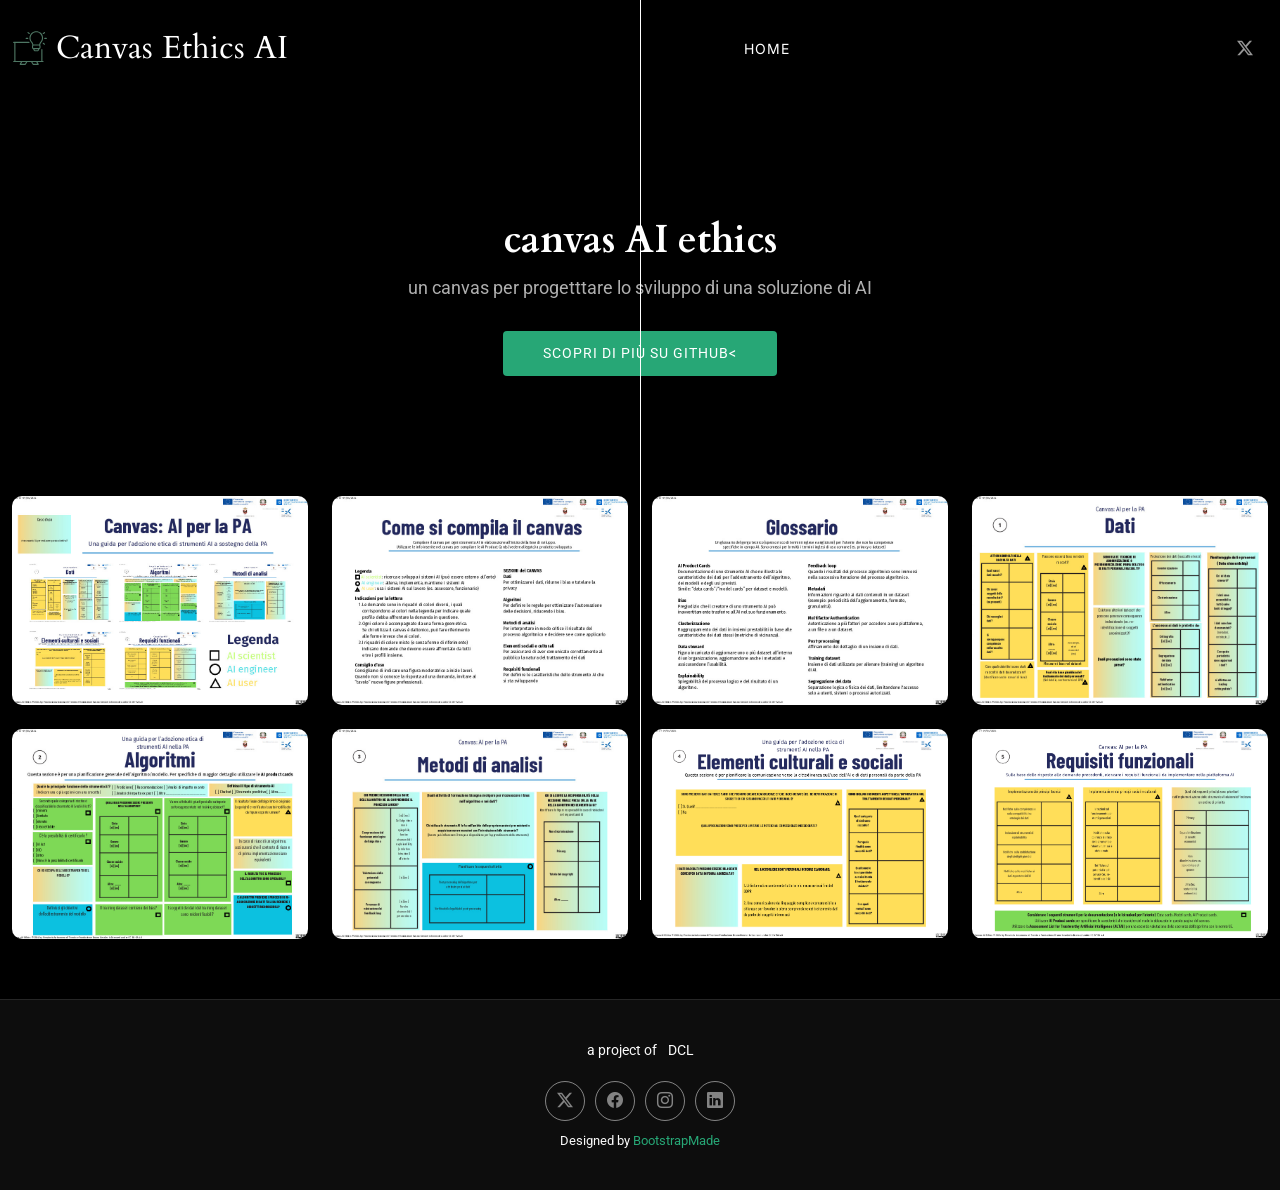
==== commit 1bce1fce: "update" ====
--- a/docs/it/index.html
+++ b/docs/it/index.html
@@ -108,7 +108,7 @@
               <img src="../assets/img/gallery/it/gallery-1.jpg" class="img-fluid" alt="">
               <div class="gallery-links d-flex align-items-center justify-content-center">
                 <a href="../assets/img/gallery/it/gallery-1.jpg" title="Gallery 1" class="glightbox preview-link"><i class="bi bi-arrows-angle-expand"></i></a>
-                <a href="gallery-single.html" class="details-link"><i class="bi bi-link-45deg"></i></a>
+                <a href="canvas_ai_ethics_AIxPA_1.pdf" class="details-link"><i class="bi bi-link-45deg"></i></a>
               </div>
             </div>
           </div><!-- End Gallery Item -->
@@ -162,6 +162,26 @@
               </div>
             </div>
           </div><!-- End Gallery Item -->
+          <div class="col-xl-3 col-lg-4 col-md-6">
+            <div class="gallery-item h-100">
+              <img src="../assets/img/gallery/it/gallery-7.jpg" class="img-fluid" alt="">
+              <div class="gallery-links d-flex align-items-center justify-content-center">
+                <a href="../assets/img/gallery/it/gallery-7.jpg" title="Gallery 6" class="glightbox preview-link"><i class="bi bi-arrows-angle-expand"></i></a>
+                <a href="gallery-single.html" class="details-link"><i class="bi bi-link-45deg"></i></a>
+              </div>
+            </div>
+          </div><!-- End Gallery Item -->
+          
+              <div class="col-xl-3 col-lg-4 col-md-6">
+            <div class="gallery-item h-100">
+              <img src="../assets/img/gallery/it/gallery-8.jpg" class="img-fluid" alt="">
+              <div class="gallery-links d-flex align-items-center justify-content-center">
+                <a href="../assets/img/gallery/it/gallery-8.jpg" title="Gallery 6" class="glightbox preview-link"><i class="bi bi-arrows-angle-expand"></i></a>
+                <a href="gallery-single.html" class="details-link"><i class="bi bi-link-45deg"></i></a>
+              </div>
+            </div>
+          </div><!-- End Gallery Item -->
+
 
         </div>
 
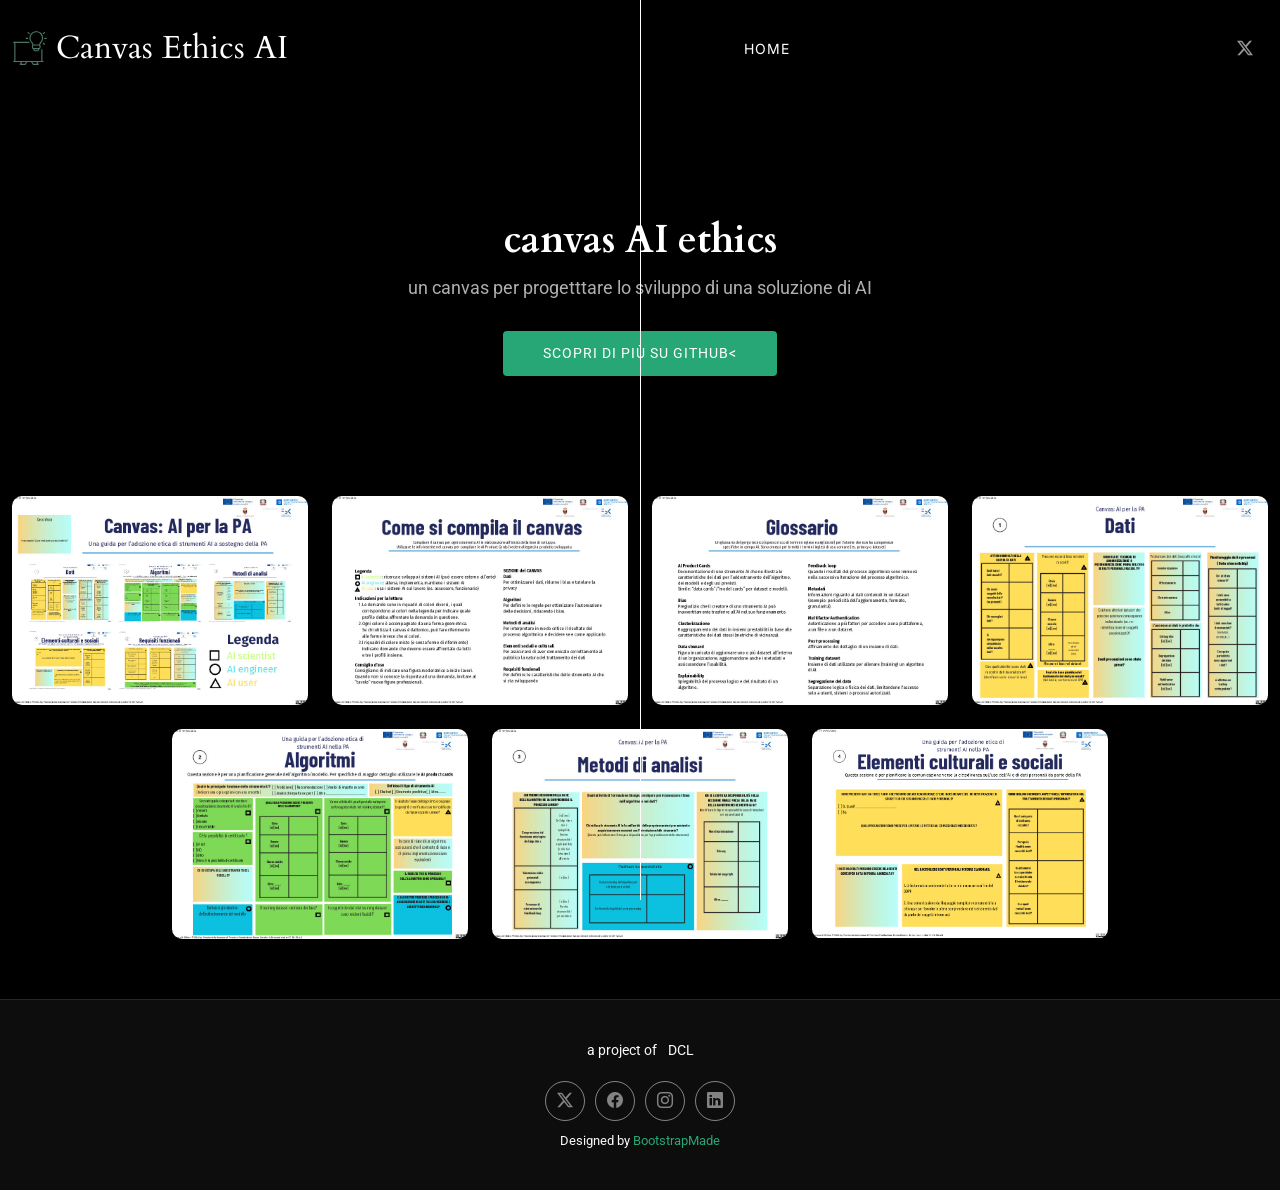
==== commit c06323b1: "update ita" ====
--- a/docs/it/index.html
+++ b/docs/it/index.html
@@ -107,7 +107,7 @@
             <div class="gallery-item h-100">
               <img src="../assets/img/gallery/it/gallery-1.jpg" class="img-fluid" alt="">
               <div class="gallery-links d-flex align-items-center justify-content-center">
-                <a href="../assets/img/gallery/it/gallery-1.jpg" title="Gallery 1" class="glightbox preview-link"><i class="bi bi-arrows-angle-expand"></i></a>
+                <a href="../assets/img/gallery/it/gallery-1.jpg" title="Sintesi" class="glightbox preview-link"><i class="bi bi-arrows-angle-expand"></i></a>
                 <a href="canvas_ai_ethics_AIxPA_1.pdf" class="details-link"><i class="bi bi-link-45deg"></i></a>
               </div>
             </div>
@@ -117,7 +117,7 @@
             <div class="gallery-item h-100">
               <img src="../assets/img/gallery/it/gallery-2.jpg" class="img-fluid" alt="">
               <div class="gallery-links d-flex align-items-center justify-content-center">
-                <a href="../assets/img/gallery/it/gallery-2.jpg" title="Gallery 2" class="glightbox preview-link"><i class="bi bi-arrows-angle-expand"></i></a>
+                <a href="../assets/img/gallery/it/gallery-2.jpg" title="Glossario" class="glightbox preview-link"><i class="bi bi-arrows-angle-expand"></i></a>
                 <a href="gallery-single.html" class="details-link"><i class="bi bi-link-45deg"></i></a>
               </div>
             </div>
@@ -127,7 +127,7 @@
             <div class="gallery-item h-100">
               <img src="../assets/img/gallery/it/gallery-3.jpg" class="img-fluid" alt="">
               <div class="gallery-links d-flex align-items-center justify-content-center">
-                <a href="../assets/img/gallery/it/gallery-3.jpg" title="Gallery 3" class="glightbox preview-link"><i class="bi bi-arrows-angle-expand"></i></a>
+                <a href="../assets/img/gallery/it/gallery-3.jpg" title="Dati" class="glightbox preview-link"><i class="bi bi-arrows-angle-expand"></i></a>
                 <a href="gallery-single.html" class="details-link"><i class="bi bi-link-45deg"></i></a>
               </div>
             </div>
@@ -137,7 +137,7 @@
             <div class="gallery-item h-100">
               <img src="../assets/img/gallery/it/gallery-4.jpg" class="img-fluid" alt="">
               <div class="gallery-links d-flex align-items-center justify-content-center">
-                <a href="../assets/img/gallery/it/gallery-4.jpg" title="Gallery 4" class="glightbox preview-link"><i class="bi bi-arrows-angle-expand"></i></a>
+                <a href="../assets/img/gallery/it/gallery-4.jpg" title="Algoritmi" class="glightbox preview-link"><i class="bi bi-arrows-angle-expand"></i></a>
                 <a href="gallery-single.html" class="details-link"><i class="bi bi-link-45deg"></i></a>
               </div>
             </div>
@@ -147,7 +147,7 @@
             <div class="gallery-item h-100">
               <img src="../assets/img/gallery/it/gallery-5.jpg" class="img-fluid" alt="">
               <div class="gallery-links d-flex align-items-center justify-content-center">
-                <a href="../assets/img/gallery/it/gallery-5.jpg" title="Gallery 5" class="glightbox preview-link"><i class="bi bi-arrows-angle-expand"></i></a>
+                <a href="../assets/img/gallery/it/gallery-5.jpg" title="Metodi di Analisi" class="glightbox preview-link"><i class="bi bi-arrows-angle-expand"></i></a>
                 <a href="gallery-single.html" class="details-link"><i class="bi bi-link-45deg"></i></a>
               </div>
             </div>
@@ -157,7 +157,7 @@
             <div class="gallery-item h-100">
               <img src="../assets/img/gallery/it/gallery-6.jpg" class="img-fluid" alt="">
               <div class="gallery-links d-flex align-items-center justify-content-center">
-                <a href="../assets/img/gallery/it/gallery-6.jpg" title="Gallery 6" class="glightbox preview-link"><i class="bi bi-arrows-angle-expand"></i></a>
+                <a href="../assets/img/gallery/it/gallery-6.jpg" title="Elementi culturali e sociali" class="glightbox preview-link"><i class="bi bi-arrows-angle-expand"></i></a>
                 <a href="gallery-single.html" class="details-link"><i class="bi bi-link-45deg"></i></a>
               </div>
             </div>
@@ -166,23 +166,12 @@
             <div class="gallery-item h-100">
               <img src="../assets/img/gallery/it/gallery-7.jpg" class="img-fluid" alt="">
               <div class="gallery-links d-flex align-items-center justify-content-center">
-                <a href="../assets/img/gallery/it/gallery-7.jpg" title="Gallery 6" class="glightbox preview-link"><i class="bi bi-arrows-angle-expand"></i></a>
+                <a href="../assets/img/gallery/it/gallery-7.jpg" title="Requisiti funzionali" class="glightbox preview-link"><i class="bi bi-arrows-angle-expand"></i></a>
                 <a href="gallery-single.html" class="details-link"><i class="bi bi-link-45deg"></i></a>
               </div>
             </div>
           </div><!-- End Gallery Item -->
           
-              <div class="col-xl-3 col-lg-4 col-md-6">
-            <div class="gallery-item h-100">
-              <img src="../assets/img/gallery/it/gallery-8.jpg" class="img-fluid" alt="">
-              <div class="gallery-links d-flex align-items-center justify-content-center">
-                <a href="../assets/img/gallery/it/gallery-8.jpg" title="Gallery 6" class="glightbox preview-link"><i class="bi bi-arrows-angle-expand"></i></a>
-                <a href="gallery-single.html" class="details-link"><i class="bi bi-link-45deg"></i></a>
-              </div>
-            </div>
-          </div><!-- End Gallery Item -->
-
-
         </div>
 
       </div>
